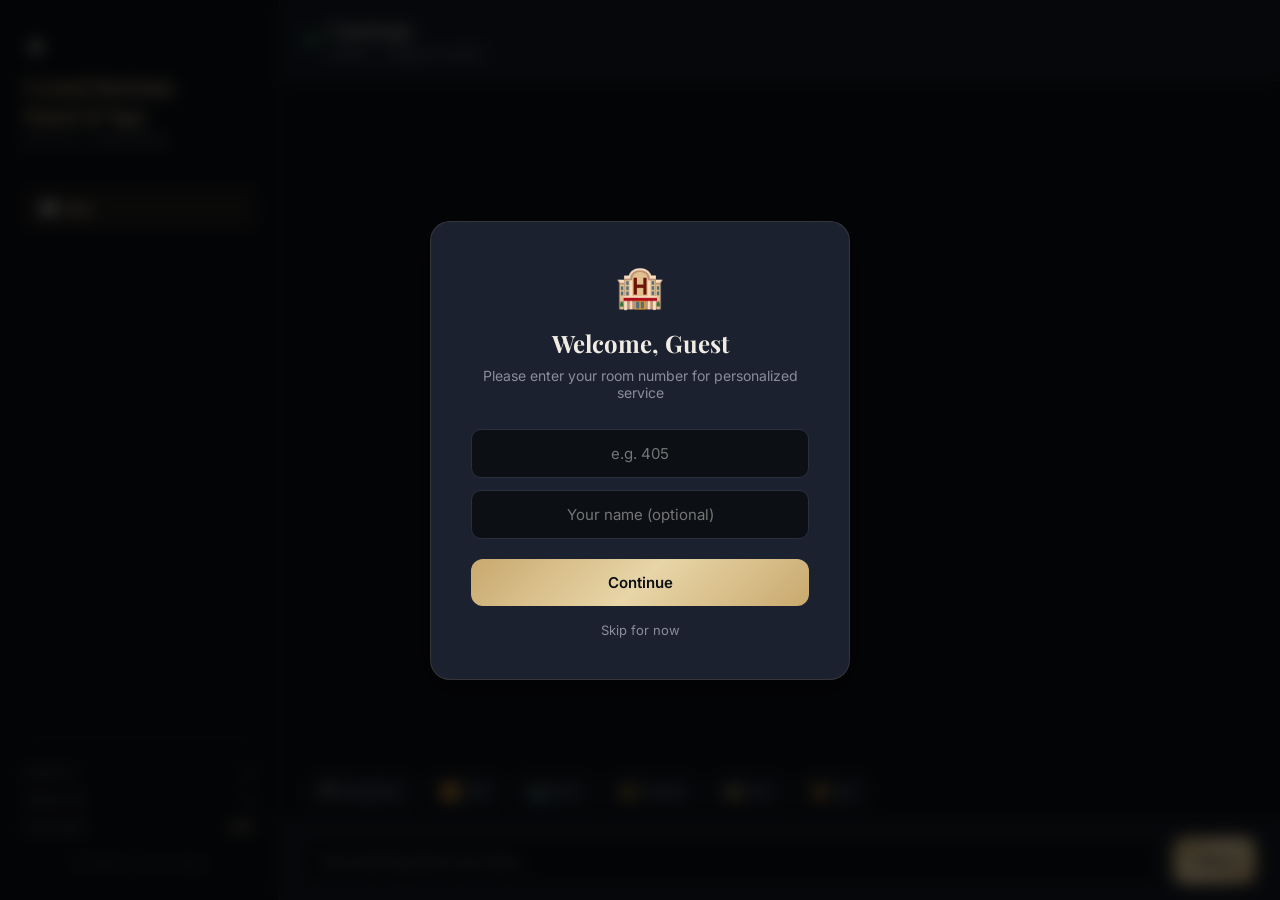
==== frontend/index.html @ 5c7c9a71 "First demo" ====
<!DOCTYPE html>
<html lang="en">
<head>
    <meta charset="UTF-8">
    <meta name="viewport" content="width=device-width, initial-scale=1.0">
    <title>Grand Horizon Hotel — Digital Concierge</title>
    <meta name="description" content="AI-powered digital concierge for Grand Horizon Hotel & Spa. Get instant help with room service, bookings, and hotel information.">
    <link href="https://fonts.googleapis.com/css2?family=Playfair+Display:wght@400;600;700&family=Inter:wght@300;400;500;600&display=swap" rel="stylesheet">
    <style>
        :root {
            --gold: #c9a96e;
            --gold-light: #e8d5a8;
            --dark-bg: #0c0f14;
            --dark-surface: #161a23;
            --dark-card: #1c2130;
            --dark-border: #2a2f3e;
            --text-primary: #f0ece4;
            --text-secondary: #8a8e99;
            --accent-gradient: linear-gradient(135deg, #c9a96e 0%, #e8d5a8 50%, #c9a96e 100%);
            --glass: rgba(28, 33, 48, 0.65);
            --glass-border: rgba(201, 169, 110, 0.15);
            --shadow: 0 8px 32px rgba(0,0,0,0.4);
        }
        * { box-sizing: border-box; margin: 0; padding: 0; }
        body {
            font-family: 'Inter', sans-serif;
            background: var(--dark-bg);
            color: var(--text-primary);
            height: 100vh; display: flex; overflow: hidden;
        }

        /* ── SIDEBAR ── */
        .sidebar {
            width: 280px; padding: 30px 24px;
            background: linear-gradient(180deg, rgba(12,15,20,0.95), rgba(12,15,20,0.85)),
                url('https://images.unsplash.com/photo-1566073771259-6a8506099945?q=80&w=800&auto=format&fit=crop');
            background-size: cover; background-position: center;
            display: flex; flex-direction: column; justify-content: space-between;
            border-right: 1px solid var(--dark-border);
            flex-shrink: 0;
        }
        .brand { margin-bottom: 40px; }
        .brand-icon { font-size: 28px; margin-bottom: 8px; display: block; }
        .brand h1 {
            font-family: 'Playfair Display', serif; font-size: 22px; font-weight: 600;
            background: var(--accent-gradient); -webkit-background-clip: text; -webkit-text-fill-color: transparent;
            line-height: 1.3;
        }
        .brand p { font-size: 12px; color: var(--text-secondary); margin-top: 4px; letter-spacing: 1.5px; text-transform: uppercase; }
        .nav-item {
            padding: 12px 16px; margin: 4px 0; border-radius: 10px; cursor: pointer;
            font-size: 14px; font-weight: 500; transition: all 0.2s; display: flex; align-items: center; gap: 10px;
            color: var(--text-secondary);
        }
        .nav-item:hover, .nav-item.active { background: rgba(201,169,110,0.1); color: var(--gold-light); }
        .sidebar-info { border-top: 1px solid var(--dark-border); padding-top: 20px; }
        .sidebar-info .info-row { display: flex; justify-content: space-between; font-size: 12px; padding: 6px 0; color: var(--text-secondary); }
        .sidebar-info .info-row span:last-child { color: var(--gold-light); font-weight: 500; }
        .sidebar-footer { font-size: 11px; color: var(--text-secondary); text-align: center; margin-top: 16px; opacity: 0.6; }

        /* ── MAIN ── */
        .main { flex: 1; display: flex; flex-direction: column; background: var(--dark-bg); position: relative; }

        /* ── HEADER ── */
        .header {
            padding: 18px 28px; display: flex; align-items: center; justify-content: space-between;
            background: var(--dark-surface); border-bottom: 1px solid var(--dark-border);
        }
        .header-left { display: flex; align-items: center; gap: 12px; }
        .header-left .status-dot { width: 8px; height: 8px; border-radius: 50%; background: #4ade80; animation: pulse 2s infinite; }
        .header-left h2 { font-family: 'Playfair Display', serif; font-size: 18px; font-weight: 600; }
        .header-left span { font-size: 13px; color: var(--text-secondary); }
        .room-badge {
            background: rgba(201,169,110,0.15); border: 1px solid var(--glass-border);
            padding: 6px 14px; border-radius: 20px; font-size: 12px; color: var(--gold-light); font-weight: 500;
        }
        .hamburger { display: none; background: none; border: none; color: var(--text-primary); font-size: 22px; cursor: pointer; }

        /* ── CHAT ── */
        #chat-box {
            flex: 1; padding: 24px; overflow-y: auto; display: flex; flex-direction: column; gap: 16px;
            scroll-behavior: smooth;
        }
        #chat-box::-webkit-scrollbar { width: 6px; }
        #chat-box::-webkit-scrollbar-thumb { background: var(--dark-border); border-radius: 10px; }

        .msg {
            max-width: 72%; padding: 14px 18px; border-radius: 18px; line-height: 1.65;
            font-size: 14px; animation: msgIn 0.3s ease; white-space: pre-wrap; word-wrap: break-word;
        }
        .msg.user {
            background: linear-gradient(135deg, #c9a96e, #b8944e); color: #0c0f14;
            margin-left: auto; border-bottom-right-radius: 4px; font-weight: 500;
        }
        .msg.bot {
            background: var(--dark-card); color: var(--text-primary);
            border: 1px solid var(--dark-border); border-bottom-left-radius: 4px;
        }
        .msg.bot .service-badge {
            display: inline-block; margin-top: 8px; padding: 3px 10px; border-radius: 12px;
            font-size: 11px; background: rgba(74,222,128,0.15); color: #4ade80; font-weight: 600;
        }

        /* TYPING */
        .typing-indicator {
            display: none; align-items: center; gap: 4px; padding: 14px 18px;
            background: var(--dark-card); border: 1px solid var(--dark-border);
            border-radius: 18px; border-bottom-left-radius: 4px; max-width: 80px;
        }
        .typing-indicator.visible { display: flex; }
        .typing-dot {
            width: 7px; height: 7px; border-radius: 50%; background: var(--gold);
            animation: typingBounce 1.4s infinite ease-in-out;
        }
        .typing-dot:nth-child(2) { animation-delay: 0.2s; }
        .typing-dot:nth-child(3) { animation-delay: 0.4s; }

        /* ── QUICK ACTIONS ── */
        .quick-actions { padding: 0 24px 12px; display: flex; gap: 8px; flex-wrap: wrap; }
        .quick-btn {
            padding: 8px 16px; border: 1px solid var(--dark-border); border-radius: 20px;
            background: var(--dark-surface); color: var(--text-secondary); font-size: 13px;
            cursor: pointer; transition: all 0.2s; font-family: 'Inter', sans-serif;
        }
        .quick-btn:hover { border-color: var(--gold); color: var(--gold-light); background: rgba(201,169,110,0.08); }

        /* ── INPUT ── */
        .input-area {
            display: flex; padding: 16px 24px; gap: 12px;
            background: var(--dark-surface); border-top: 1px solid var(--dark-border);
        }
        #user-input {
            flex: 1; padding: 14px 18px; border-radius: 12px; border: 1px solid var(--dark-border);
            background: var(--dark-bg); color: var(--text-primary); font-size: 14px;
            font-family: 'Inter', sans-serif; outline: none; transition: border-color 0.2s;
        }
        #user-input:focus { border-color: var(--gold); }
        #user-input::placeholder { color: var(--text-secondary); }
        .send-btn {
            padding: 14px 24px; border: none; border-radius: 12px; cursor: pointer;
            font-size: 14px; font-weight: 600; font-family: 'Inter', sans-serif;
            background: var(--accent-gradient); color: #0c0f14; transition: all 0.2s;
        }
        .send-btn:hover { transform: translateY(-1px); box-shadow: 0 4px 16px rgba(201,169,110,0.3); }
        .send-btn:disabled { opacity: 0.5; cursor: not-allowed; transform: none; box-shadow: none; }

        /* ── ROOM MODAL ── */
        .modal-overlay {
            position: fixed; inset: 0; background: rgba(0,0,0,0.7); backdrop-filter: blur(8px);
            display: flex; align-items: center; justify-content: center; z-index: 9999;
            animation: fadeIn 0.3s ease;
        }
        .modal-overlay.hidden { display: none; }
        .modal {
            background: var(--dark-card); border: 1px solid var(--glass-border);
            border-radius: 20px; padding: 40px; max-width: 420px; width: 90%;
            box-shadow: var(--shadow); text-align: center;
        }
        .modal h2 { font-family: 'Playfair Display', serif; font-size: 24px; margin-bottom: 8px; }
        .modal p { color: var(--text-secondary); font-size: 14px; margin-bottom: 28px; }
        .modal input {
            width: 100%; padding: 14px; border-radius: 10px; border: 1px solid var(--dark-border);
            background: var(--dark-bg); color: var(--text-primary); font-size: 15px;
            text-align: center; font-family: 'Inter', sans-serif; outline: none; margin-bottom: 12px;
        }
        .modal input:focus { border-color: var(--gold); }
        .modal .modal-btn {
            width: 100%; padding: 14px; border: none; border-radius: 12px;
            background: var(--accent-gradient); color: #0c0f14; font-size: 15px;
            font-weight: 600; cursor: pointer; font-family: 'Inter', sans-serif; margin-top: 8px;
        }
        .modal .skip-btn {
            background: none; border: none; color: var(--text-secondary); font-size: 13px;
            cursor: pointer; margin-top: 16px; font-family: 'Inter', sans-serif;
        }
        .modal .skip-btn:hover { color: var(--gold-light); }

        /* ── ANIMATIONS ── */
        @keyframes msgIn { from { opacity:0; transform: translateY(8px); } to { opacity:1; transform: translateY(0); } }
        @keyframes fadeIn { from { opacity:0; } to { opacity:1; } }
        @keyframes pulse { 0%,100% { opacity:1; } 50% { opacity:0.4; } }
        @keyframes typingBounce { 0%,80%,100% { transform: scale(0.6); opacity:0.4; } 40% { transform: scale(1); opacity:1; } }

        /* ── RESPONSIVE ── */
        @media (max-width: 768px) {
            .sidebar { position: fixed; left: -300px; top: 0; bottom: 0; z-index: 1000; transition: left 0.3s; }
            .sidebar.open { left: 0; }
            .hamburger { display: block; }
            .msg { max-width: 88%; }
            .quick-actions { gap: 6px; }
            .quick-btn { font-size: 12px; padding: 7px 12px; }
        }
    </style>
</head>
<body>

<!-- ROOM MODAL -->
<div class="modal-overlay" id="room-modal">
    <div class="modal">
        <div style="font-size:40px;margin-bottom:16px;">🏨</div>
        <h2>Welcome, Guest</h2>
        <p>Please enter your room number for personalized service</p>
        <input type="text" id="room-input" placeholder="e.g. 405" maxlength="10" autocomplete="off">
        <input type="text" id="name-input" placeholder="Your name (optional)" maxlength="50" autocomplete="off">
        <button class="modal-btn" onclick="startSession()">Continue</button>
        <button class="skip-btn" onclick="startSession()">Skip for now</button>
    </div>
</div>

<!-- SIDEBAR -->
<div class="sidebar" id="sidebar">
    <div>
        <div class="brand">
            <span class="brand-icon">✦</span>
            <h1 id="sidebar-hotel-name">Grand Horizon<br>Hotel & Spa</h1>
            <p id="sidebar-tagline">Digital Concierge</p>
        </div>
        <div class="nav-item active">💬 Chat</div>
    </div>
    <div>
        <div class="sidebar-info" id="sidebar-info">
            <div class="info-row"><span>Check-in</span><span id="info-checkin">—</span></div>
            <div class="info-row"><span>Check-out</span><span id="info-checkout">—</span></div>
            <div class="info-row"><span>Front Desk</span><span>24/7</span></div>
        </div>
        <div class="sidebar-footer">Powered by AI Concierge</div>
    </div>
</div>

<!-- MAIN -->
<div class="main">
    <div class="header">
        <div class="header-left">
            <button class="hamburger" onclick="document.getElementById('sidebar').classList.toggle('open')">☰</button>
            <div class="status-dot"></div>
            <div>
                <h2>Concierge</h2>
                <span>Online — Ready to assist</span>
            </div>
        </div>
        <div class="room-badge" id="room-badge" style="display:none;">Room —</div>
    </div>

    <div id="chat-box">
        <div class="typing-indicator" id="typing"><div class="typing-dot"></div><div class="typing-dot"></div><div class="typing-dot"></div></div>
    </div>

    <div class="quick-actions" id="quick-actions">
        <button class="quick-btn" onclick="quickSend('What time is breakfast?')">🍳 Breakfast</button>
        <button class="quick-btn" onclick="quickSend('What is the WiFi password?')">📶 WiFi</button>
        <button class="quick-btn" onclick="quickSend('What are the pool timings?')">🏊 Pool</button>
        <button class="quick-btn" onclick="quickSend('I need fresh towels')">🛎️ Towels</button>
        <button class="quick-btn" onclick="quickSend('Book a taxi for me')">🚖 Taxi</button>
        <button class="quick-btn" onclick="quickSend('Tell me about the spa')">💆 Spa</button>
    </div>

    <div class="input-area">
        <input id="user-input" placeholder="Ask anything about your stay..." autocomplete="off">
        <button class="send-btn" id="send-btn" onclick="sendMessage()">Send</button>
    </div>
</div>

<script>
const API = window.location.origin;
let sessionId = "";
let roomNumber = "";
let guestName = "";
let isSending = false;

// ── Session ──
async function startSession() {
    roomNumber = document.getElementById("room-input").value.trim();
    guestName = document.getElementById("name-input").value.trim();
    document.getElementById("room-modal").classList.add("hidden");

    if (roomNumber) {
        document.getElementById("room-badge").style.display = "block";
        document.getElementById("room-badge").textContent = "Room " + roomNumber;
    }

    try {
        const res = await fetch(API + "/session", {
            method: "POST",
            headers: { "Content-Type": "application/json" },
            body: JSON.stringify({ room_number: roomNumber, guest_name: guestName })
        });
        const data = await res.json();
        sessionId = data.session_id;
    } catch (e) { console.error("Session error:", e); }

    const greeting = guestName ? `Welcome, ${guestName}!` : "Welcome to our hotel!";
    addMessage(`✦ ${greeting}\n\nI'm your digital concierge. I can help you with:\n\n• Restaurant hours & menus\n• Room service & housekeeping\n• Spa, pool & gym information\n• Taxi & transport bookings\n• WiFi, check-in/out & hotel policies\n\nHow may I assist you today?`, "bot");
}

// ── Messages ──
function addMessage(text, type, serviceTag) {
    const chatBox = document.getElementById("chat-box");
    const typing = document.getElementById("typing");
    const div = document.createElement("div");
    div.classList.add("msg", type);
    div.textContent = text;
    if (serviceTag) {
        const badge = document.createElement("div");
        badge.className = "service-badge";
        badge.textContent = "✓ " + serviceTag + " request logged";
        div.appendChild(badge);
    }
    chatBox.insertBefore(div, typing);
    chatBox.scrollTop = chatBox.scrollHeight;
}

function showTyping(show) {
    document.getElementById("typing").classList.toggle("visible", show);
    if (show) {
        const chatBox = document.getElementById("chat-box");
        chatBox.scrollTop = chatBox.scrollHeight;
    }
}

async function sendMessage() {
    if (isSending) return;
    const input = document.getElementById("user-input");
    const msg = input.value.trim();
    if (!msg) return;

    addMessage(msg, "user");
    input.value = "";
    isSending = true;
    document.getElementById("send-btn").disabled = true;
    showTyping(true);

    try {
        const res = await fetch(API + "/chat", {
            method: "POST",
            headers: { "Content-Type": "application/json" },
            body: JSON.stringify({ message: msg, session_id: sessionId, room_number: roomNumber })
        });
        const data = await res.json();
        showTyping(false);
        addMessage(data.reply, "bot", data.service_request);
    } catch (err) {
        showTyping(false);
        addMessage("I apologize — I'm having trouble connecting. Please contact the front desk for assistance.", "bot");
        console.error(err);
    } finally {
        isSending = false;
        document.getElementById("send-btn").disabled = false;
        input.focus();
    }
}

function quickSend(text) {
    document.getElementById("user-input").value = text;
    sendMessage();
}

// ── Keyboard ──
document.getElementById("user-input").addEventListener("keydown", function(e) {
    if (e.key === "Enter") { e.preventDefault(); sendMessage(); }
});

// ── Load hotel info into sidebar ──
async function loadHotelInfo() {
    try {
        const res = await fetch(API + "/knowledge/public");
        const data = await res.json();
        if (data.hotel_name) {
            document.getElementById("sidebar-hotel-name").innerHTML = data.hotel_name.replace("&", "&amp;");
            document.title = data.hotel_name + " — Digital Concierge";
        }
        if (data.check_in_time) document.getElementById("info-checkin").textContent = data.check_in_time;
        if (data.check_out_time) document.getElementById("info-checkout").textContent = data.check_out_time;
    } catch (e) { console.log("Could not load hotel info"); }
}

window.onload = loadHotelInfo;
</script>
</body>
</html>
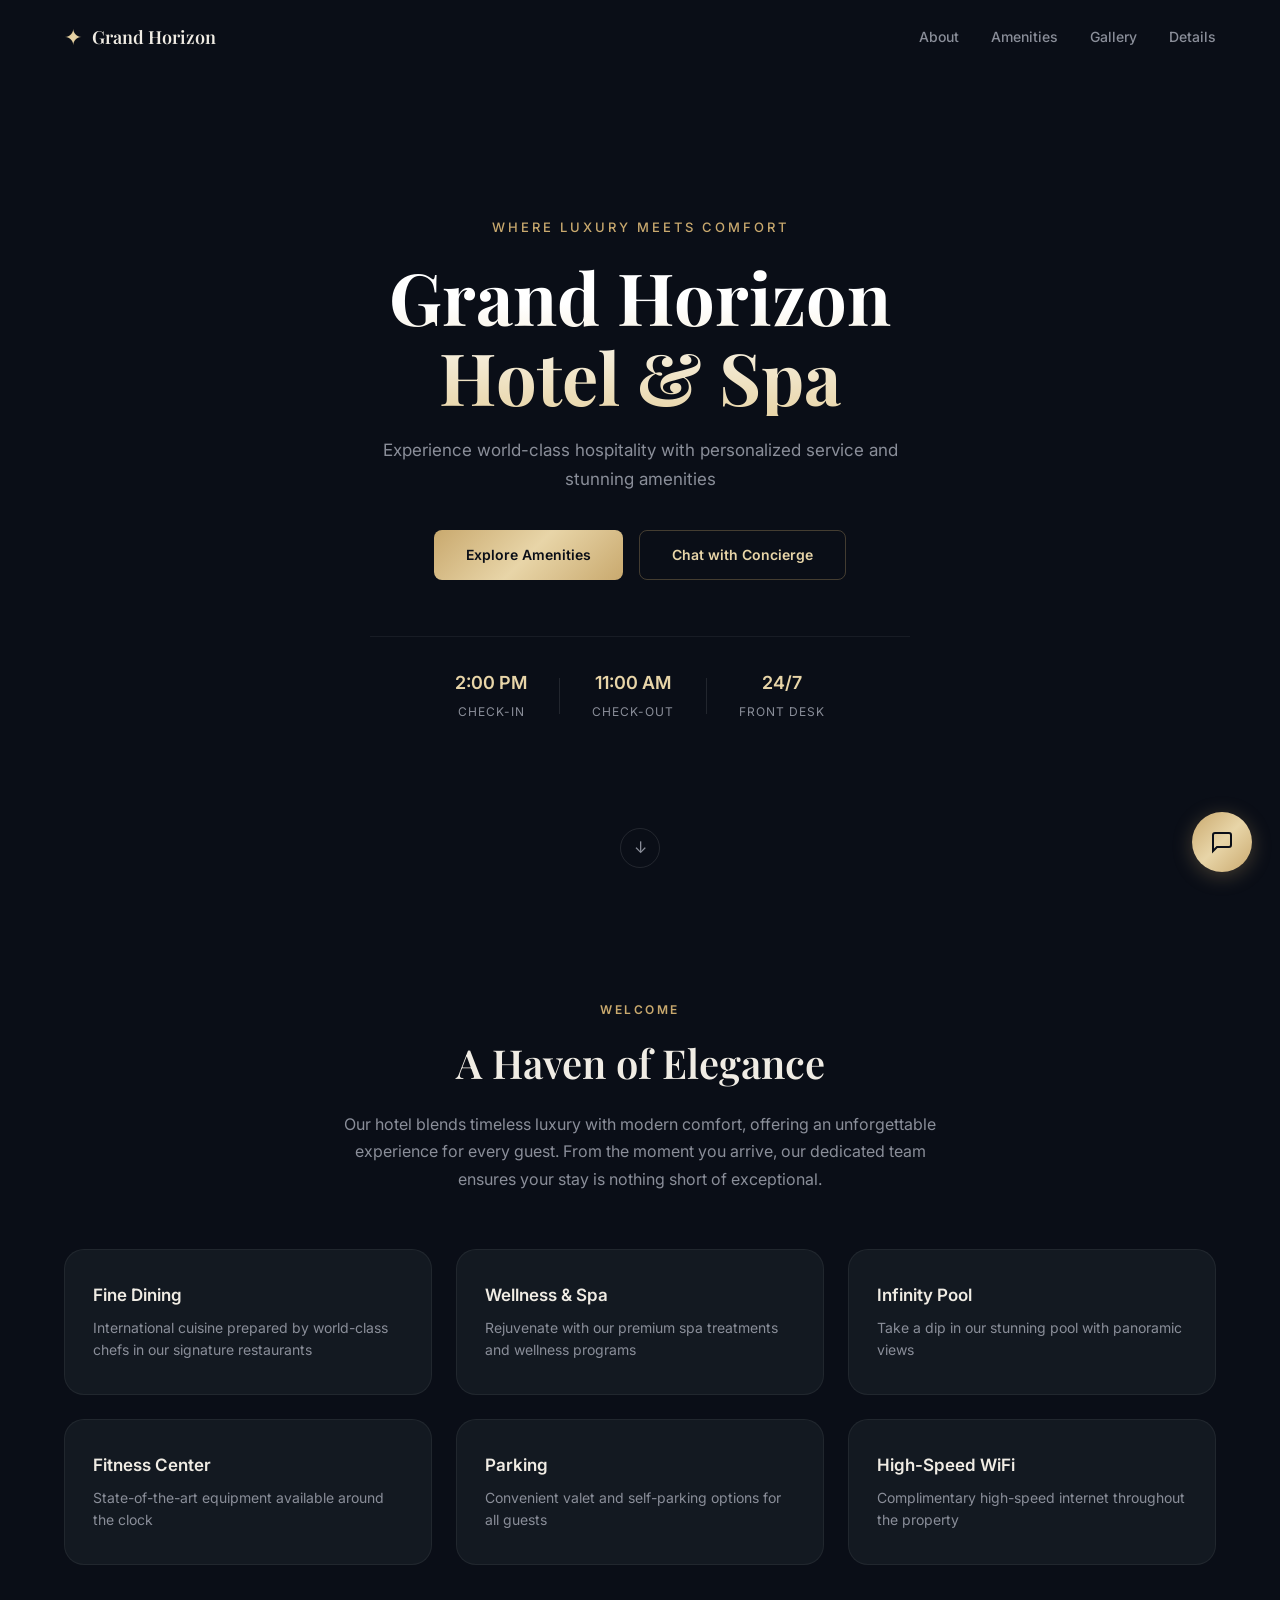
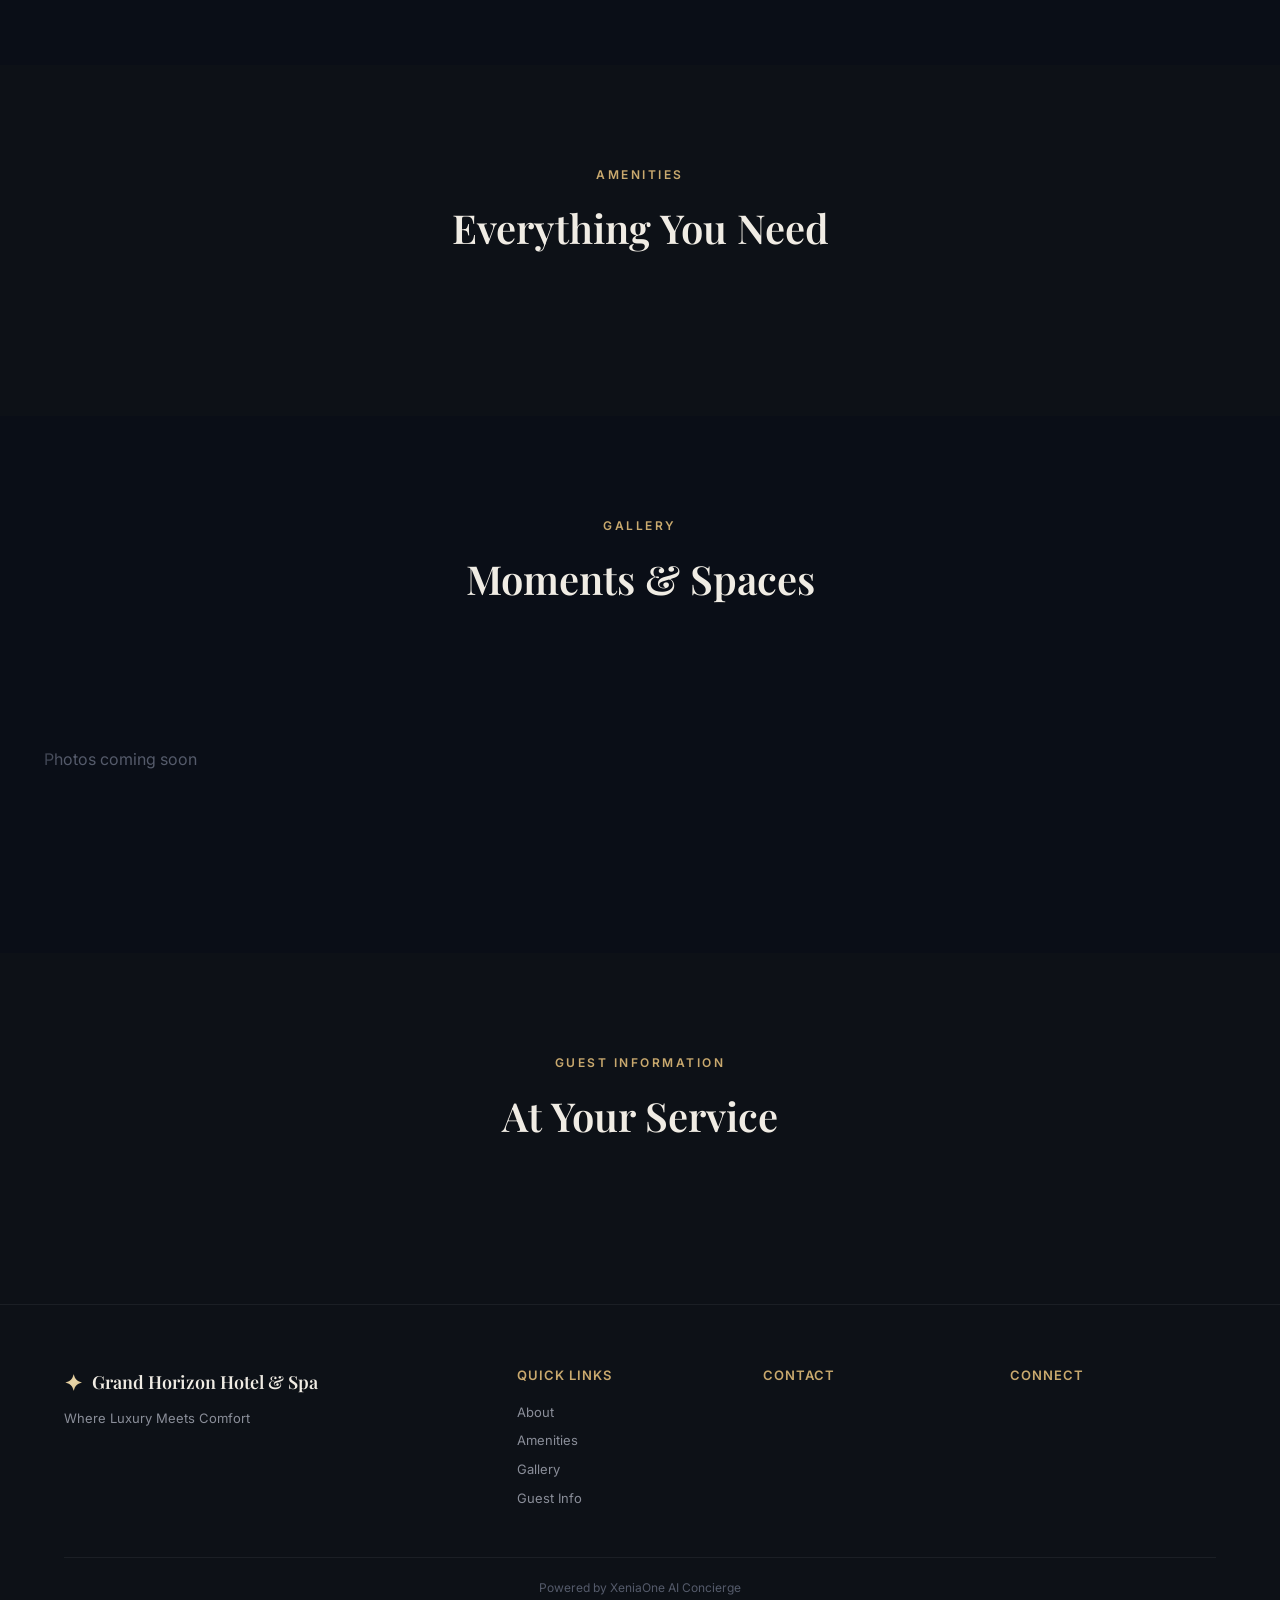
==== commit 72c75d75: "Demo 2.0" ====
--- a/frontend/index.html
+++ b/frontend/index.html
@@ -3,260 +3,229 @@
 <head>
     <meta charset="UTF-8">
     <meta name="viewport" content="width=device-width, initial-scale=1.0">
-    <title>Grand Horizon Hotel — Digital Concierge</title>
-    <meta name="description" content="AI-powered digital concierge for Grand Horizon Hotel & Spa. Get instant help with room service, bookings, and hotel information.">
-    <link href="https://fonts.googleapis.com/css2?family=Playfair+Display:wght@400;600;700&family=Inter:wght@300;400;500;600&display=swap" rel="stylesheet">
-    <style>
-        :root {
-            --gold: #c9a96e;
-            --gold-light: #e8d5a8;
-            --dark-bg: #0c0f14;
-            --dark-surface: #161a23;
-            --dark-card: #1c2130;
-            --dark-border: #2a2f3e;
-            --text-primary: #f0ece4;
-            --text-secondary: #8a8e99;
-            --accent-gradient: linear-gradient(135deg, #c9a96e 0%, #e8d5a8 50%, #c9a96e 100%);
-            --glass: rgba(28, 33, 48, 0.65);
-            --glass-border: rgba(201, 169, 110, 0.15);
-            --shadow: 0 8px 32px rgba(0,0,0,0.4);
-        }
-        * { box-sizing: border-box; margin: 0; padding: 0; }
-        body {
-            font-family: 'Inter', sans-serif;
-            background: var(--dark-bg);
-            color: var(--text-primary);
-            height: 100vh; display: flex; overflow: hidden;
-        }
-
-        /* ── SIDEBAR ── */
-        .sidebar {
-            width: 280px; padding: 30px 24px;
-            background: linear-gradient(180deg, rgba(12,15,20,0.95), rgba(12,15,20,0.85)),
-                url('https://images.unsplash.com/photo-1566073771259-6a8506099945?q=80&w=800&auto=format&fit=crop');
-            background-size: cover; background-position: center;
-            display: flex; flex-direction: column; justify-content: space-between;
-            border-right: 1px solid var(--dark-border);
-            flex-shrink: 0;
-        }
-        .brand { margin-bottom: 40px; }
-        .brand-icon { font-size: 28px; margin-bottom: 8px; display: block; }
-        .brand h1 {
-            font-family: 'Playfair Display', serif; font-size: 22px; font-weight: 600;
-            background: var(--accent-gradient); -webkit-background-clip: text; -webkit-text-fill-color: transparent;
-            line-height: 1.3;
-        }
-        .brand p { font-size: 12px; color: var(--text-secondary); margin-top: 4px; letter-spacing: 1.5px; text-transform: uppercase; }
-        .nav-item {
-            padding: 12px 16px; margin: 4px 0; border-radius: 10px; cursor: pointer;
-            font-size: 14px; font-weight: 500; transition: all 0.2s; display: flex; align-items: center; gap: 10px;
-            color: var(--text-secondary);
-        }
-        .nav-item:hover, .nav-item.active { background: rgba(201,169,110,0.1); color: var(--gold-light); }
-        .sidebar-info { border-top: 1px solid var(--dark-border); padding-top: 20px; }
-        .sidebar-info .info-row { display: flex; justify-content: space-between; font-size: 12px; padding: 6px 0; color: var(--text-secondary); }
-        .sidebar-info .info-row span:last-child { color: var(--gold-light); font-weight: 500; }
-        .sidebar-footer { font-size: 11px; color: var(--text-secondary); text-align: center; margin-top: 16px; opacity: 0.6; }
-
-        /* ── MAIN ── */
-        .main { flex: 1; display: flex; flex-direction: column; background: var(--dark-bg); position: relative; }
-
-        /* ── HEADER ── */
-        .header {
-            padding: 18px 28px; display: flex; align-items: center; justify-content: space-between;
-            background: var(--dark-surface); border-bottom: 1px solid var(--dark-border);
-        }
-        .header-left { display: flex; align-items: center; gap: 12px; }
-        .header-left .status-dot { width: 8px; height: 8px; border-radius: 50%; background: #4ade80; animation: pulse 2s infinite; }
-        .header-left h2 { font-family: 'Playfair Display', serif; font-size: 18px; font-weight: 600; }
-        .header-left span { font-size: 13px; color: var(--text-secondary); }
-        .room-badge {
-            background: rgba(201,169,110,0.15); border: 1px solid var(--glass-border);
-            padding: 6px 14px; border-radius: 20px; font-size: 12px; color: var(--gold-light); font-weight: 500;
-        }
-        .hamburger { display: none; background: none; border: none; color: var(--text-primary); font-size: 22px; cursor: pointer; }
-
-        /* ── CHAT ── */
-        #chat-box {
-            flex: 1; padding: 24px; overflow-y: auto; display: flex; flex-direction: column; gap: 16px;
-            scroll-behavior: smooth;
-        }
-        #chat-box::-webkit-scrollbar { width: 6px; }
-        #chat-box::-webkit-scrollbar-thumb { background: var(--dark-border); border-radius: 10px; }
-
-        .msg {
-            max-width: 72%; padding: 14px 18px; border-radius: 18px; line-height: 1.65;
-            font-size: 14px; animation: msgIn 0.3s ease; white-space: pre-wrap; word-wrap: break-word;
-        }
-        .msg.user {
-            background: linear-gradient(135deg, #c9a96e, #b8944e); color: #0c0f14;
-            margin-left: auto; border-bottom-right-radius: 4px; font-weight: 500;
-        }
-        .msg.bot {
-            background: var(--dark-card); color: var(--text-primary);
-            border: 1px solid var(--dark-border); border-bottom-left-radius: 4px;
-        }
-        .msg.bot .service-badge {
-            display: inline-block; margin-top: 8px; padding: 3px 10px; border-radius: 12px;
-            font-size: 11px; background: rgba(74,222,128,0.15); color: #4ade80; font-weight: 600;
-        }
-
-        /* TYPING */
-        .typing-indicator {
-            display: none; align-items: center; gap: 4px; padding: 14px 18px;
-            background: var(--dark-card); border: 1px solid var(--dark-border);
-            border-radius: 18px; border-bottom-left-radius: 4px; max-width: 80px;
-        }
-        .typing-indicator.visible { display: flex; }
-        .typing-dot {
-            width: 7px; height: 7px; border-radius: 50%; background: var(--gold);
-            animation: typingBounce 1.4s infinite ease-in-out;
-        }
-        .typing-dot:nth-child(2) { animation-delay: 0.2s; }
-        .typing-dot:nth-child(3) { animation-delay: 0.4s; }
-
-        /* ── QUICK ACTIONS ── */
-        .quick-actions { padding: 0 24px 12px; display: flex; gap: 8px; flex-wrap: wrap; }
-        .quick-btn {
-            padding: 8px 16px; border: 1px solid var(--dark-border); border-radius: 20px;
-            background: var(--dark-surface); color: var(--text-secondary); font-size: 13px;
-            cursor: pointer; transition: all 0.2s; font-family: 'Inter', sans-serif;
-        }
-        .quick-btn:hover { border-color: var(--gold); color: var(--gold-light); background: rgba(201,169,110,0.08); }
-
-        /* ── INPUT ── */
-        .input-area {
-            display: flex; padding: 16px 24px; gap: 12px;
-            background: var(--dark-surface); border-top: 1px solid var(--dark-border);
-        }
-        #user-input {
-            flex: 1; padding: 14px 18px; border-radius: 12px; border: 1px solid var(--dark-border);
-            background: var(--dark-bg); color: var(--text-primary); font-size: 14px;
-            font-family: 'Inter', sans-serif; outline: none; transition: border-color 0.2s;
-        }
-        #user-input:focus { border-color: var(--gold); }
-        #user-input::placeholder { color: var(--text-secondary); }
-        .send-btn {
-            padding: 14px 24px; border: none; border-radius: 12px; cursor: pointer;
-            font-size: 14px; font-weight: 600; font-family: 'Inter', sans-serif;
-            background: var(--accent-gradient); color: #0c0f14; transition: all 0.2s;
-        }
-        .send-btn:hover { transform: translateY(-1px); box-shadow: 0 4px 16px rgba(201,169,110,0.3); }
-        .send-btn:disabled { opacity: 0.5; cursor: not-allowed; transform: none; box-shadow: none; }
-
-        /* ── ROOM MODAL ── */
-        .modal-overlay {
-            position: fixed; inset: 0; background: rgba(0,0,0,0.7); backdrop-filter: blur(8px);
-            display: flex; align-items: center; justify-content: center; z-index: 9999;
-            animation: fadeIn 0.3s ease;
-        }
-        .modal-overlay.hidden { display: none; }
-        .modal {
-            background: var(--dark-card); border: 1px solid var(--glass-border);
-            border-radius: 20px; padding: 40px; max-width: 420px; width: 90%;
-            box-shadow: var(--shadow); text-align: center;
-        }
-        .modal h2 { font-family: 'Playfair Display', serif; font-size: 24px; margin-bottom: 8px; }
-        .modal p { color: var(--text-secondary); font-size: 14px; margin-bottom: 28px; }
-        .modal input {
-            width: 100%; padding: 14px; border-radius: 10px; border: 1px solid var(--dark-border);
-            background: var(--dark-bg); color: var(--text-primary); font-size: 15px;
-            text-align: center; font-family: 'Inter', sans-serif; outline: none; margin-bottom: 12px;
-        }
-        .modal input:focus { border-color: var(--gold); }
-        .modal .modal-btn {
-            width: 100%; padding: 14px; border: none; border-radius: 12px;
-            background: var(--accent-gradient); color: #0c0f14; font-size: 15px;
-            font-weight: 600; cursor: pointer; font-family: 'Inter', sans-serif; margin-top: 8px;
-        }
-        .modal .skip-btn {
-            background: none; border: none; color: var(--text-secondary); font-size: 13px;
-            cursor: pointer; margin-top: 16px; font-family: 'Inter', sans-serif;
-        }
-        .modal .skip-btn:hover { color: var(--gold-light); }
-
-        /* ── ANIMATIONS ── */
-        @keyframes msgIn { from { opacity:0; transform: translateY(8px); } to { opacity:1; transform: translateY(0); } }
-        @keyframes fadeIn { from { opacity:0; } to { opacity:1; } }
-        @keyframes pulse { 0%,100% { opacity:1; } 50% { opacity:0.4; } }
-        @keyframes typingBounce { 0%,80%,100% { transform: scale(0.6); opacity:0.4; } 40% { transform: scale(1); opacity:1; } }
-
-        /* ── RESPONSIVE ── */
-        @media (max-width: 768px) {
-            .sidebar { position: fixed; left: -300px; top: 0; bottom: 0; z-index: 1000; transition: left 0.3s; }
-            .sidebar.open { left: 0; }
-            .hamburger { display: block; }
-            .msg { max-width: 88%; }
-            .quick-actions { gap: 6px; }
-            .quick-btn { font-size: 12px; padding: 7px 12px; }
-        }
-    </style>
+    <title>Grand Horizon Hotel & Spa</title>
+    <meta name="description" content="Experience luxury at Grand Horizon Hotel & Spa. World-class amenities, fine dining, and personalized service.">
+    <link href="https://fonts.googleapis.com/css2?family=Playfair+Display:wght@400;500;600;700&family=Inter:wght@300;400;500;600&display=swap" rel="stylesheet">
+    <link rel="stylesheet" href="style.css">
 </head>
 <body>
 
-<!-- ROOM MODAL -->
-<div class="modal-overlay" id="room-modal">
-    <div class="modal">
-        <div style="font-size:40px;margin-bottom:16px;">🏨</div>
-        <h2>Welcome, Guest</h2>
+<!-- NAVIGATION -->
+<nav class="nav" id="main-nav">
+    <div class="nav-inner">
+        <a href="#" class="nav-brand">
+            <span class="nav-logo">&#10022;</span>
+            <span class="nav-name" id="nav-hotel-name">Grand Horizon</span>
+        </a>
+        <div class="nav-links" id="nav-links">
+            <a href="#about">About</a>
+            <a href="#amenities">Amenities</a>
+            <a href="#gallery">Gallery</a>
+            <a href="#info">Details</a>
+        </div>
+        <button class="nav-toggle" id="nav-toggle" aria-label="Menu">
+            <span></span><span></span><span></span>
+        </button>
+    </div>
+</nav>
+
+<!-- HERO -->
+<section class="hero" id="hero">
+    <div class="hero-bg"></div>
+    <div class="hero-overlay"></div>
+    <div class="hero-content">
+        <p class="hero-tag" id="hero-tagline">Where Luxury Meets Comfort</p>
+        <h1 class="hero-title" id="hero-hotel-name">Grand Horizon<br>Hotel &amp; Spa</h1>
+        <p class="hero-sub">Experience world-class hospitality with personalized service and stunning amenities</p>
+        <div class="hero-actions">
+            <a href="#amenities" class="btn-hero">Explore Amenities</a>
+            <button class="btn-hero-outline" onclick="openChat()">Chat with Concierge</button>
+        </div>
+        <div class="hero-stats" id="hero-stats">
+            <div class="hero-stat"><span class="hero-stat-num" id="h-checkin">2:00 PM</span><span class="hero-stat-label">Check-in</span></div>
+            <div class="hero-stat-divider"></div>
+            <div class="hero-stat"><span class="hero-stat-num" id="h-checkout">11:00 AM</span><span class="hero-stat-label">Check-out</span></div>
+            <div class="hero-stat-divider"></div>
+            <div class="hero-stat"><span class="hero-stat-num">24/7</span><span class="hero-stat-label">Front Desk</span></div>
+        </div>
+    </div>
+    <div class="hero-scroll">
+        <a href="#about"><span>&darr;</span></a>
+    </div>
+</section>
+
+<!-- ABOUT -->
+<section class="section" id="about">
+    <div class="container">
+        <div class="section-header">
+            <p class="section-tag">Welcome</p>
+            <h2 class="section-title">A Haven of Elegance</h2>
+            <p class="section-desc">Our hotel blends timeless luxury with modern comfort, offering an unforgettable experience for every guest. From the moment you arrive, our dedicated team ensures your stay is nothing short of exceptional.</p>
+        </div>
+        <div class="features-grid">
+            <div class="feature-card">
+                <h3>Fine Dining</h3>
+                <p id="feat-dining">International cuisine prepared by world-class chefs in our signature restaurants</p>
+            </div>
+            <div class="feature-card">
+                <h3>Wellness &amp; Spa</h3>
+                <p id="feat-spa">Rejuvenate with our premium spa treatments and wellness programs</p>
+            </div>
+            <div class="feature-card">
+                <h3>Infinity Pool</h3>
+                <p id="feat-pool">Take a dip in our stunning pool with panoramic views</p>
+            </div>
+            <div class="feature-card">
+                <h3>Fitness Center</h3>
+                <p id="feat-gym">State-of-the-art equipment available around the clock</p>
+            </div>
+            <div class="feature-card">
+                <h3>Parking</h3>
+                <p id="feat-parking">Convenient valet and self-parking options for all guests</p>
+            </div>
+            <div class="feature-card">
+                <h3>High-Speed WiFi</h3>
+                <p id="feat-wifi">Complimentary high-speed internet throughout the property</p>
+            </div>
+        </div>
+    </div>
+</section>
+
+<!-- DINING -->
+<section class="section" id="dining" style="display:none;">
+    <div class="container">
+        <div class="section-header">
+            <p class="section-tag">Culinary</p>
+            <h2 class="section-title">Exceptional Dining</h2>
+        </div>
+        <div class="dining-grid" id="dining-grid"></div>
+    </div>
+</section>
+
+<!-- AMENITIES -->
+<section class="section section-dark" id="amenities">
+    <div class="container">
+        <div class="section-header">
+            <p class="section-tag">Amenities</p>
+            <h2 class="section-title">Everything You Need</h2>
+        </div>
+        <div class="amenities-grid" id="amenities-grid"></div>
+    </div>
+</section>
+
+<!-- GALLERY -->
+<section class="section" id="gallery">
+    <div class="container">
+        <div class="section-header">
+            <p class="section-tag">Gallery</p>
+            <h2 class="section-title">Moments &amp; Spaces</h2>
+        </div>
+    </div>
+    <div class="gallery-track-wrap">
+        <div class="gallery-track" id="gallery-track">
+            <div class="gallery-placeholder" id="gallery-placeholder">
+                <p>Photos coming soon</p>
+            </div>
+        </div>
+    </div>
+</section>
+
+<!-- INFO -->
+<section class="section section-dark" id="info">
+    <div class="container">
+        <div class="section-header">
+            <p class="section-tag">Guest Information</p>
+            <h2 class="section-title">At Your Service</h2>
+        </div>
+        <div class="info-grid" id="info-grid"></div>
+    </div>
+</section>
+
+<!-- FOOTER -->
+<footer class="footer">
+    <div class="container">
+        <div class="footer-top">
+            <div class="footer-col footer-brand-col">
+                <div class="footer-brand">
+                    <span class="nav-logo">&#10022;</span>
+                    <span id="footer-name">Grand Horizon Hotel &amp; Spa</span>
+                </div>
+                <p class="footer-tagline" id="footer-tagline">Where Luxury Meets Comfort</p>
+            </div>
+            <div class="footer-col">
+                <h4>Quick Links</h4>
+                <a href="#about">About</a>
+                <a href="#amenities">Amenities</a>
+                <a href="#gallery">Gallery</a>
+                <a href="#info">Guest Info</a>
+            </div>
+            <div class="footer-col">
+                <h4>Contact</h4>
+                <p id="footer-phone"></p>
+                <p id="footer-availability"></p>
+            </div>
+            <div class="footer-col">
+                <h4>Connect</h4>
+                <div id="footer-social"></div>
+                <div id="footer-website"></div>
+            </div>
+        </div>
+        <div class="footer-bottom">
+            <p class="footer-copy">Powered by XeniaOne AI Concierge</p>
+        </div>
+    </div>
+</footer>
+
+<!-- CHATBOT FAB -->
+<button class="chat-fab" id="chat-fab" onclick="openChat()" aria-label="Open Concierge Chat">
+    <svg class="chat-fab-svg" viewBox="0 0 24 24" fill="none" stroke="currentColor" stroke-width="2"><path d="M21 15a2 2 0 0 1-2 2H7l-4 4V5a2 2 0 0 1 2-2h14a2 2 0 0 1 2 2z"/></svg>
+    <span class="chat-fab-pulse"></span>
+</button>
+
+<!-- CHATBOT OVERLAY -->
+<div class="chat-overlay hidden" id="chat-overlay">
+    <div class="chat-window">
+        <div class="chat-header">
+            <div class="chat-header-left">
+                <div class="chat-avatar">&#10022;</div>
+                <div>
+                    <h3 id="chat-title">Concierge</h3>
+                    <span class="chat-status"><span class="status-dot"></span> Online</span>
+                </div>
+            </div>
+            <button class="chat-close" id="chat-close-btn" aria-label="Close chat">&times;</button>
+        </div>
+        <div class="chat-room-bar" id="chat-room-bar">
+            <span id="room-badge-text">No room set</span>
+            <button class="room-change-btn" onclick="showRoomPrompt()">Set Room</button>
+        </div>
+        <div class="chat-messages" id="chat-box">
+            <div class="typing-indicator" id="typing"><div class="typing-dot"></div><div class="typing-dot"></div><div class="typing-dot"></div></div>
+        </div>
+        <div class="chat-quick" id="quick-actions">
+            <button class="quick-btn" onclick="quickSend('What time is breakfast?')">Breakfast</button>
+            <button class="quick-btn" onclick="quickSend('WiFi password?')">WiFi</button>
+            <button class="quick-btn" onclick="quickSend('Pool timings?')">Pool</button>
+            <button class="quick-btn" onclick="quickSend('Tell me about the spa')">Spa</button>
+            <button class="quick-btn" onclick="quickSend('I need fresh towels')">Towels</button>
+            <button class="quick-btn" onclick="quickSend('Book a taxi')">Taxi</button>
+        </div>
+        <div class="chat-input-area">
+            <input id="user-input" placeholder="Ask anything about your stay..." autocomplete="off">
+            <button class="send-btn" id="send-btn" onclick="sendMessage()">&rarr;</button>
+        </div>
+    </div>
+</div>
+
+<!-- ROOM PROMPT MODAL -->
+<div class="modal-overlay hidden" id="room-modal">
+    <div class="modal-card">
+        <h2>Your Room Number</h2>
         <p>Please enter your room number for personalized service</p>
         <input type="text" id="room-input" placeholder="e.g. 405" maxlength="10" autocomplete="off">
         <input type="text" id="name-input" placeholder="Your name (optional)" maxlength="50" autocomplete="off">
-        <button class="modal-btn" onclick="startSession()">Continue</button>
-        <button class="skip-btn" onclick="startSession()">Skip for now</button>
-    </div>
-</div>
-
-<!-- SIDEBAR -->
-<div class="sidebar" id="sidebar">
-    <div>
-        <div class="brand">
-            <span class="brand-icon">✦</span>
-            <h1 id="sidebar-hotel-name">Grand Horizon<br>Hotel & Spa</h1>
-            <p id="sidebar-tagline">Digital Concierge</p>
-        </div>
-        <div class="nav-item active">💬 Chat</div>
-    </div>
-    <div>
-        <div class="sidebar-info" id="sidebar-info">
-            <div class="info-row"><span>Check-in</span><span id="info-checkin">—</span></div>
-            <div class="info-row"><span>Check-out</span><span id="info-checkout">—</span></div>
-            <div class="info-row"><span>Front Desk</span><span>24/7</span></div>
-        </div>
-        <div class="sidebar-footer">Powered by AI Concierge</div>
-    </div>
-</div>
-
-<!-- MAIN -->
-<div class="main">
-    <div class="header">
-        <div class="header-left">
-            <button class="hamburger" onclick="document.getElementById('sidebar').classList.toggle('open')">☰</button>
-            <div class="status-dot"></div>
-            <div>
-                <h2>Concierge</h2>
-                <span>Online — Ready to assist</span>
-            </div>
-        </div>
-        <div class="room-badge" id="room-badge" style="display:none;">Room —</div>
-    </div>
-
-    <div id="chat-box">
-        <div class="typing-indicator" id="typing"><div class="typing-dot"></div><div class="typing-dot"></div><div class="typing-dot"></div></div>
-    </div>
-
-    <div class="quick-actions" id="quick-actions">
-        <button class="quick-btn" onclick="quickSend('What time is breakfast?')">🍳 Breakfast</button>
-        <button class="quick-btn" onclick="quickSend('What is the WiFi password?')">📶 WiFi</button>
-        <button class="quick-btn" onclick="quickSend('What are the pool timings?')">🏊 Pool</button>
-        <button class="quick-btn" onclick="quickSend('I need fresh towels')">🛎️ Towels</button>
-        <button class="quick-btn" onclick="quickSend('Book a taxi for me')">🚖 Taxi</button>
-        <button class="quick-btn" onclick="quickSend('Tell me about the spa')">💆 Spa</button>
-    </div>
-
-    <div class="input-area">
-        <input id="user-input" placeholder="Ask anything about your stay..." autocomplete="off">
-        <button class="send-btn" id="send-btn" onclick="sendMessage()">Send</button>
+        <button class="modal-btn" onclick="confirmRoom()">Continue</button>
+        <button class="modal-skip" onclick="skipRoom()">Skip for now</button>
     </div>
 </div>
 
@@ -266,18 +235,63 @@
 let roomNumber = "";
 let guestName = "";
 let isSending = false;
-
-// ── Session ──
-async function startSession() {
+let chatOpen = false;
+let chatInitialized = false;
+
+// NAV SCROLL
+window.addEventListener("scroll", () => {
+    document.getElementById("main-nav").classList.toggle("scrolled", window.scrollY > 60);
+});
+document.getElementById("nav-toggle").addEventListener("click", () => {
+    document.getElementById("nav-links").classList.toggle("open");
+});
+document.querySelectorAll(".nav-links a").forEach(a => {
+    a.addEventListener("click", () => document.getElementById("nav-links").classList.remove("open"));
+});
+
+// CHAT OPEN / CLOSE
+function openChat() {
+    document.getElementById("chat-overlay").classList.remove("hidden");
+    document.getElementById("chat-fab").classList.add("fab-hidden");
+    chatOpen = true;
+    if (!chatInitialized) {
+        chatInitialized = true;
+        showRoomPrompt();
+    }
+    document.getElementById("user-input").focus();
+}
+function closeChat() {
+    document.getElementById("chat-overlay").classList.add("hidden");
+    document.getElementById("chat-fab").classList.remove("fab-hidden");
+    chatOpen = false;
+}
+document.getElementById("chat-close-btn").addEventListener("click", function(e) {
+    e.preventDefault();
+    e.stopPropagation();
+    closeChat();
+});
+
+// ROOM
+function showRoomPrompt() {
+    document.getElementById("room-modal").classList.remove("hidden");
+}
+function confirmRoom() {
     roomNumber = document.getElementById("room-input").value.trim();
     guestName = document.getElementById("name-input").value.trim();
     document.getElementById("room-modal").classList.add("hidden");
-
-    if (roomNumber) {
-        document.getElementById("room-badge").style.display = "block";
-        document.getElementById("room-badge").textContent = "Room " + roomNumber;
-    }
-
+    updateRoomBadge();
+    initSession();
+}
+function skipRoom() {
+    document.getElementById("room-modal").classList.add("hidden");
+    initSession();
+}
+function updateRoomBadge() {
+    document.getElementById("room-badge-text").textContent = roomNumber ? "Room " + roomNumber : "No room set";
+}
+
+// SESSION
+async function initSession() {
     try {
         const res = await fetch(API + "/session", {
             method: "POST",
@@ -288,11 +302,11 @@
         sessionId = data.session_id;
     } catch (e) { console.error("Session error:", e); }
 
-    const greeting = guestName ? `Welcome, ${guestName}!` : "Welcome to our hotel!";
-    addMessage(`✦ ${greeting}\n\nI'm your digital concierge. I can help you with:\n\n• Restaurant hours & menus\n• Room service & housekeeping\n• Spa, pool & gym information\n• Taxi & transport bookings\n• WiFi, check-in/out & hotel policies\n\nHow may I assist you today?`, "bot");
-}
-
-// ── Messages ──
+    const greeting = guestName ? ("Welcome, " + guestName + "!") : "Welcome!";
+    addMessage(greeting + "\n\nI'm your digital concierge. I can help you with:\n\n- Restaurant hours & menus\n- Room service & housekeeping\n- Spa, pool & gym information\n- Taxi & transport bookings\n- WiFi, check-in/out & policies\n\nHow may I assist you?", "bot");
+}
+
+// MESSAGES
 function addMessage(text, type, serviceTag) {
     const chatBox = document.getElementById("chat-box");
     const typing = document.getElementById("typing");
@@ -302,7 +316,7 @@
     if (serviceTag) {
         const badge = document.createElement("div");
         badge.className = "service-badge";
-        badge.textContent = "✓ " + serviceTag + " request logged";
+        badge.textContent = serviceTag + " request logged";
         div.appendChild(badge);
     }
     chatBox.insertBefore(div, typing);
@@ -311,10 +325,7 @@
 
 function showTyping(show) {
     document.getElementById("typing").classList.toggle("visible", show);
-    if (show) {
-        const chatBox = document.getElementById("chat-box");
-        chatBox.scrollTop = chatBox.scrollHeight;
-    }
+    if (show) document.getElementById("chat-box").scrollTop = document.getElementById("chat-box").scrollHeight;
 }
 
 async function sendMessage() {
@@ -338,10 +349,13 @@
         const data = await res.json();
         showTyping(false);
         addMessage(data.reply, "bot", data.service_request);
+
+        if (data.ask_room && !roomNumber) {
+            showRoomPrompt();
+        }
     } catch (err) {
         showTyping(false);
-        addMessage("I apologize — I'm having trouble connecting. Please contact the front desk for assistance.", "bot");
-        console.error(err);
+        addMessage("I apologize \u2014 connection issue. Please contact the front desk.", "bot");
     } finally {
         isSending = false;
         document.getElementById("send-btn").disabled = false;
@@ -354,26 +368,179 @@
     sendMessage();
 }
 
-// ── Keyboard ──
 document.getElementById("user-input").addEventListener("keydown", function(e) {
     if (e.key === "Enter") { e.preventDefault(); sendMessage(); }
 });
 
-// ── Load hotel info into sidebar ──
-async function loadHotelInfo() {
+// LOAD HOTEL DATA
+async function loadHotelData() {
     try {
         const res = await fetch(API + "/knowledge/public");
-        const data = await res.json();
-        if (data.hotel_name) {
-            document.getElementById("sidebar-hotel-name").innerHTML = data.hotel_name.replace("&", "&amp;");
-            document.title = data.hotel_name + " — Digital Concierge";
+        const d = await res.json();
+
+        if (d.hotel_name) {
+            document.getElementById("hero-hotel-name").innerHTML = d.hotel_name.replace("&", "&amp;").replace(" Hotel", "<br>Hotel");
+            document.getElementById("nav-hotel-name").textContent = d.hotel_name.split(" ")[0] + " " + (d.hotel_name.split(" ")[1] || "");
+            document.getElementById("chat-title").textContent = "Concierge";
+            document.getElementById("footer-name").textContent = d.hotel_name;
+            document.title = d.hotel_name;
         }
-        if (data.check_in_time) document.getElementById("info-checkin").textContent = data.check_in_time;
-        if (data.check_out_time) document.getElementById("info-checkout").textContent = data.check_out_time;
-    } catch (e) { console.log("Could not load hotel info"); }
-}
-
-window.onload = loadHotelInfo;
+        if (d.hotel_tagline) {
+            document.getElementById("hero-tagline").textContent = d.hotel_tagline;
+            document.getElementById("footer-tagline").textContent = d.hotel_tagline;
+        }
+        if (d.check_in_time) document.getElementById("h-checkin").textContent = formatTime(d.check_in_time);
+        if (d.check_out_time) document.getElementById("h-checkout").textContent = formatTime(d.check_out_time);
+
+        // Feature cards
+        const spa = d.spa || {};
+        if (spa.services) document.getElementById("feat-spa").textContent = spa.services;
+        if (spa.hours) document.getElementById("feat-spa").textContent += " \u2014 " + spa.hours;
+        const pool = d.pool || {};
+        if (pool.hours) document.getElementById("feat-pool").textContent = "Open " + pool.hours + (pool.location ? " at " + pool.location : "");
+        const gym = d.gym || {};
+        if (gym.hours) document.getElementById("feat-gym").textContent = gym.hours + (gym.location ? " \u2014 " + gym.location : "");
+        const parking = d.parking || {};
+        if (parking.type) document.getElementById("feat-parking").textContent = parking.type + (parking.rate ? ". " + parking.rate : "");
+        const wifi = d.wifi || {};
+        if (wifi.network) document.getElementById("feat-wifi").textContent = "Network: " + wifi.network;
+
+        buildDining(d);
+        buildAmenities(d);
+        buildInfo(d);
+        buildFooter(d);
+    } catch (e) { console.log("Could not load hotel info", e); }
+}
+
+function formatTime(t) {
+    if (!t) return "";
+    if (t.includes(":") && t.length <= 5) {
+        const [h, m] = t.split(":");
+        const hr = parseInt(h);
+        return (hr > 12 ? hr - 12 : hr) + ":" + m + (hr >= 12 ? " PM" : " AM");
+    }
+    return t;
+}
+
+function buildDining(d) {
+    const section = document.getElementById("dining");
+    const grid = document.getElementById("dining-grid");
+    if (!d.restaurants || d.restaurants.length === 0) {
+        section.style.display = "none";
+        return;
+    }
+    section.style.display = "block";
+    grid.innerHTML = d.restaurants.map(r => `
+        <div class="dining-card animate-in visible" ${r.photo ? `style="background-image: linear-gradient(to bottom, rgba(14,18,27,0.4), rgba(14,18,27,0.9)), url('${r.photo}'); background-size: cover; background-position: center;"` : ''}>
+            <div class="dining-name">${r.name}</div>
+            <div class="dining-cuisine">${r.cuisine}</div>
+            ${r.hours ? `<div class="dining-details"><strong>Hours:</strong> ${r.hours}</div>` : ''}
+            ${r.location ? `<div class="dining-details"><strong>Location:</strong> ${r.location}</div>` : ''}
+            ${r.menu_url ? `<a href="${r.menu_url}" target="_blank" rel="noopener" class="dining-menu-btn">View Menu</a>` : ''}
+        </div>
+    `).join("");
+}
+
+function buildAmenities(d) {
+    const grid = document.getElementById("amenities-grid");
+    const items = [];
+    const b = d.breakfast || {};
+    if (b.time) items.push({ title: "Breakfast", lines: [b.time, b.location, b.type].filter(Boolean), photo: b.photo });
+    const spa = d.spa || {};
+    if (spa.hours) items.push({ title: "Spa & Wellness", lines: [spa.hours, spa.location, spa.services].filter(Boolean), photo: spa.photo });
+    const pool = d.pool || {};
+    if (pool.hours) items.push({ title: "Swimming Pool", lines: [pool.hours, pool.location].filter(Boolean), photo: pool.photo });
+    const gym = d.gym || {};
+    if (gym.hours) items.push({ title: "Fitness Center", lines: [gym.hours, gym.location].filter(Boolean), photo: gym.photo });
+    const parking = d.parking || {};
+    if (parking.type) items.push({ title: "Parking", lines: [parking.type, parking.rate].filter(Boolean), photo: parking.photo });
+    const wifi = d.wifi || {};
+    if (wifi.network) items.push({ title: "WiFi", lines: ["Network: " + wifi.network, "Password: " + (wifi.password || "Ask front desk")].filter(Boolean), photo: wifi.photo });
+    const fd = d.front_desk || {};
+    if (fd.phone) items.push({ title: "Front Desk", lines: [fd.phone, fd.available].filter(Boolean), photo: fd.photo });
+    const em = d.emergency || {};
+    if (em.emergency_number) items.push({ title: "Emergency", lines: ["Call " + em.emergency_number, em.nearest_hospital, em.fire_assembly].filter(Boolean), photo: em.photo });
+
+    if (items.length === 0) {
+        grid.innerHTML = '<p style="text-align:center;color:var(--text-muted);grid-column:1/-1;">Amenity details coming soon</p>';
+        return;
+    }
+
+    grid.innerHTML = items.map(it => `
+        <div class="amenity-card animate-in visible" ${it.photo ? `style="background-image: linear-gradient(to bottom, rgba(14,18,27,0.5), rgba(14,18,27,0.9)), url('${it.photo}'); background-size: cover; background-position: center; border-color: rgba(201,169,110,0.2);"` : ''}>
+            <h3 ${it.photo ? 'style="color:var(--gold);"' : ''}>${it.title}</h3>
+            ${it.lines.map(l => `<p ${it.photo ? 'style="color:rgba(255,255,255,0.85);"' : ''}>${l}</p>`).join("")}
+        </div>
+    `).join("");
+}
+
+function buildInfo(d) {
+    const grid = document.getElementById("info-grid");
+    const pol = d.policies || {};
+    const items = [];
+    if (d.check_in_time) items.push({ label: "Check-in", value: formatTime(d.check_in_time) });
+    if (d.check_out_time) items.push({ label: "Check-out", value: formatTime(d.check_out_time) });
+    if (pol.smoking) items.push({ label: "Smoking Policy", value: pol.smoking });
+    if (pol.pets) items.push({ label: "Pet Policy", value: pol.pets });
+    if (pol.cancellation) items.push({ label: "Cancellation", value: pol.cancellation });
+    if (items.length === 0) return;
+    grid.innerHTML = items.map(it => `
+        <div class="info-card">
+            <span class="info-label">${it.label}</span>
+            <span class="info-value">${it.value}</span>
+        </div>
+    `).join("");
+}
+
+function buildFooter(d) {
+    const fd = d.front_desk || {};
+    if (fd.phone) document.getElementById("footer-phone").textContent = fd.phone;
+    if (fd.available) document.getElementById("footer-availability").textContent = fd.available;
+
+    const social = d.social_links || {};
+    const socialEl = document.getElementById("footer-social");
+    const websiteEl = document.getElementById("footer-website");
+    let socialHTML = "";
+    if (social.instagram) socialHTML += '<a href="' + social.instagram + '" target="_blank" rel="noopener" class="footer-link">Instagram</a>';
+    if (social.facebook) socialHTML += '<a href="' + social.facebook + '" target="_blank" rel="noopener" class="footer-link">Facebook</a>';
+    if (social.twitter) socialHTML += '<a href="' + social.twitter + '" target="_blank" rel="noopener" class="footer-link">Twitter</a>';
+    socialEl.innerHTML = socialHTML || '<span class="footer-muted">-</span>';
+    if (social.website) websiteEl.innerHTML = '<a href="' + social.website + '" target="_blank" rel="noopener" class="footer-link">Visit Website</a>';
+}
+
+// LOAD GALLERY
+async function loadGallery() {
+    try {
+        const res = await fetch(API + "/gallery/public");
+        const d = await res.json();
+        const track = document.getElementById("gallery-track");
+        const placeholder = document.getElementById("gallery-placeholder");
+        if (!d.photos || d.photos.length === 0) { placeholder.style.display = ""; return; }
+        placeholder.style.display = "none";
+        const photos = d.photos;
+        track.innerHTML = photos.map(p => `
+            <div class="gallery-slide"><img src="${p.url}" alt="Hotel photo" loading="lazy"></div>
+        `).join("");
+    } catch (e) { console.log("Gallery load error", e); }
+}
+
+// SCROLL ANIMATIONS
+function initScrollAnimations() {
+    const observer = new IntersectionObserver((entries) => {
+        entries.forEach(entry => { if (entry.isIntersecting) entry.target.classList.add("visible"); });
+    }, { threshold: 0.1 });
+    document.querySelectorAll(".feature-card, .amenity-card, .dining-card, .info-card, .section-header").forEach(el => {
+        el.classList.add("animate-in");
+        observer.observe(el);
+    });
+}
+
+// INIT
+window.onload = () => {
+    loadHotelData();
+    loadGallery();
+    setTimeout(initScrollAnimations, 100);
+};
 </script>
 </body>
 </html>
--- a/frontend/style.css
+++ b/frontend/style.css
@@ -0,0 +1,536 @@
+/* ═══ DESIGN TOKENS ═══ */
+:root {
+    --bg: #0a0e17;
+    --bg-warm: #0d1117;
+    --surface: #131921;
+    --surface-2: #1a2233;
+    --border: rgba(255,255,255,0.06);
+    --border-light: rgba(255,255,255,0.1);
+    --gold: #c9a96e;
+    --gold-light: #e8d5a8;
+    --gold-dim: rgba(201,169,110,0.12);
+    --text: #f0ece4;
+    --text-muted: #8a8e99;
+    --text-dim: #555b6b;
+    --accent-gradient: linear-gradient(135deg, #c9a96e 0%, #e8d5a8 50%, #c9a96e 100%);
+    --radius: 12px;
+    --radius-lg: 20px;
+    --transition: all 0.3s ease;
+}
+
+/* ═══ RESET ═══ */
+*, *::before, *::after { box-sizing: border-box; margin: 0; padding: 0; }
+html { scroll-behavior: smooth; scroll-padding-top: 80px; }
+body {
+    font-family: 'Inter', system-ui, sans-serif;
+    background: var(--bg);
+    color: var(--text);
+    line-height: 1.6;
+    -webkit-font-smoothing: antialiased;
+    overflow-x: hidden;
+}
+img { max-width: 100%; display: block; }
+a { color: inherit; text-decoration: none; }
+
+/* ═══ SCROLLBAR ═══ */
+::-webkit-scrollbar { width: 6px; }
+::-webkit-scrollbar-track { background: transparent; }
+::-webkit-scrollbar-thumb { background: var(--text-dim); border-radius: 10px; }
+
+/* ═══ CONTAINER ═══ */
+.container { max-width: 1200px; margin: 0 auto; padding: 0 24px; }
+
+/* ═══ NAVIGATION ═══ */
+.nav {
+    position: fixed; top: 0; left: 0; right: 0; z-index: 100;
+    padding: 20px 0;
+    transition: var(--transition);
+}
+.nav.scrolled {
+    background: rgba(10,14,23,0.92);
+    backdrop-filter: blur(20px);
+    padding: 12px 0;
+    border-bottom: 1px solid var(--border);
+}
+.nav-inner {
+    max-width: 1200px; margin: 0 auto; padding: 0 24px;
+    display: flex; align-items: center; justify-content: space-between;
+}
+.nav-brand {
+    display: flex; align-items: center; gap: 10px;
+}
+.nav-logo {
+    font-size: 22px;
+    background: var(--accent-gradient); -webkit-background-clip: text; -webkit-text-fill-color: transparent;
+}
+.nav-name {
+    font-family: 'Playfair Display', serif; font-size: 18px; font-weight: 600;
+    color: var(--text);
+}
+.nav-links { display: flex; gap: 32px; }
+.nav-links a {
+    font-size: 14px; font-weight: 500; color: var(--text-muted);
+    transition: color 0.2s; position: relative;
+}
+.nav-links a:hover { color: var(--gold-light); }
+.nav-links a::after {
+    content: ''; position: absolute; bottom: -4px; left: 0; width: 0; height: 1px;
+    background: var(--gold); transition: width 0.2s;
+}
+.nav-links a:hover::after { width: 100%; }
+.nav-toggle {
+    display: none; background: none; border: none; cursor: pointer;
+    flex-direction: column; gap: 5px; padding: 4px;
+}
+.nav-toggle span {
+    display: block; width: 22px; height: 2px; background: var(--text); border-radius: 2px;
+    transition: var(--transition);
+}
+
+/* ═══ HERO ═══ */
+.hero {
+    position: relative; min-height: 100vh;
+    display: flex; align-items: center; justify-content: center;
+    overflow: hidden;
+}
+.hero-bg {
+    position: absolute; inset: 0;
+    background: url('https://images.unsplash.com/photo-1566073771259-6a8506099945?q=80&w=1920&auto=format&fit=crop') center/cover;
+}
+.hero-overlay {
+    position: absolute; inset: 0;
+    background: linear-gradient(180deg, rgba(10,14,23,0.7) 0%, rgba(10,14,23,0.5) 40%, rgba(10,14,23,0.85) 100%);
+}
+.hero-content {
+    position: relative; z-index: 2; text-align: center;
+    padding: 120px 24px 80px; max-width: 800px;
+}
+.hero-tag {
+    font-size: 13px; font-weight: 500; letter-spacing: 3px; text-transform: uppercase;
+    color: var(--gold); margin-bottom: 20px;
+}
+.hero-title {
+    font-family: 'Playfair Display', serif; font-size: clamp(40px, 7vw, 72px);
+    font-weight: 700; line-height: 1.1; margin-bottom: 20px;
+    background: linear-gradient(180deg, #fff 30%, var(--gold-light) 100%);
+    -webkit-background-clip: text; -webkit-text-fill-color: transparent;
+}
+.hero-sub {
+    font-size: 17px; color: var(--text-muted); max-width: 540px; margin: 0 auto 36px;
+    line-height: 1.7;
+}
+.hero-actions { display: flex; gap: 16px; justify-content: center; flex-wrap: wrap; }
+.btn-hero {
+    padding: 14px 32px; border-radius: 8px; font-size: 14px; font-weight: 600;
+    background: var(--accent-gradient); color: var(--bg);
+    transition: var(--transition); cursor: pointer;
+    border: none; font-family: 'Inter', sans-serif;
+}
+.btn-hero:hover { transform: translateY(-2px); box-shadow: 0 8px 24px rgba(201,169,110,0.25); }
+.btn-hero-outline {
+    padding: 14px 32px; border-radius: 8px; font-size: 14px; font-weight: 600;
+    background: transparent; color: var(--gold-light);
+    border: 1px solid rgba(201,169,110,0.3); cursor: pointer;
+    transition: var(--transition); font-family: 'Inter', sans-serif;
+}
+.btn-hero-outline:hover { background: rgba(201,169,110,0.08); border-color: var(--gold); }
+.hero-stats {
+    display: flex; align-items: center; justify-content: center; gap: 32px;
+    margin-top: 56px; padding-top: 32px; border-top: 1px solid var(--border);
+}
+.hero-stat { text-align: center; }
+.hero-stat-num { display: block; font-size: 18px; font-weight: 600; color: var(--gold-light); }
+.hero-stat-label { font-size: 12px; color: var(--text-muted); text-transform: uppercase; letter-spacing: 1px; }
+.hero-stat-divider { width: 1px; height: 36px; background: var(--border-light); }
+.hero-scroll {
+    position: absolute; bottom: 32px; left: 50%; transform: translateX(-50%); z-index: 2;
+}
+.hero-scroll a {
+    display: flex; align-items: center; justify-content: center;
+    width: 40px; height: 40px; border-radius: 50%; border: 1px solid var(--border-light);
+    color: var(--text-muted); font-size: 16px; transition: var(--transition);
+    animation: float 2s ease-in-out infinite;
+}
+.hero-scroll a:hover { border-color: var(--gold); color: var(--gold-light); }
+
+/* ═══ SECTIONS ═══ */
+.section { padding: 100px 0; }
+.section-dark { background: var(--bg-warm); }
+.section-header { text-align: center; margin-bottom: 56px; }
+.section-tag {
+    font-size: 12px; font-weight: 600; letter-spacing: 2.5px; text-transform: uppercase;
+    color: var(--gold); margin-bottom: 12px;
+}
+.section-title {
+    font-family: 'Playfair Display', serif; font-size: clamp(28px, 4vw, 40px);
+    font-weight: 600; margin-bottom: 16px;
+}
+.section-desc {
+    font-size: 16px; color: var(--text-muted); max-width: 600px; margin: 0 auto; line-height: 1.7;
+}
+
+/* ═══ FEATURE CARDS ═══ */
+.features-grid {
+    display: grid; grid-template-columns: repeat(3, 1fr); gap: 24px;
+}
+.feature-card {
+    background: var(--surface); border: 1px solid var(--border);
+    border-radius: var(--radius-lg); padding: 32px 28px;
+    transition: var(--transition);
+}
+.feature-card:hover {
+    border-color: rgba(201,169,110,0.2);
+    transform: translateY(-4px);
+    box-shadow: 0 12px 40px rgba(0,0,0,0.3);
+}
+.feature-icon { font-size: 32px; margin-bottom: 16px; }
+.feature-card h3 { font-size: 17px; font-weight: 600; margin-bottom: 8px; }
+.feature-card p { font-size: 14px; color: var(--text-muted); line-height: 1.6; }
+
+/* ═══ AMENITIES ═══ */
+.amenities-grid {
+    display: grid; grid-template-columns: repeat(4, 1fr); gap: 20px;
+}
+.amenity-card {
+    background: var(--surface); border: 1px solid var(--border);
+    border-radius: var(--radius); padding: 28px 24px;
+    transition: var(--transition);
+}
+.amenity-card:hover {
+    border-color: rgba(201,169,110,0.2);
+    transform: translateY(-2px);
+}
+
+.amenity-card h3 { font-size: 15px; font-weight: 600; margin-bottom: 8px; }
+.amenity-card p { font-size: 13px; color: var(--text-muted); line-height: 1.5; margin-bottom: 2px; }
+
+/* ═══ GALLERY ═══ */
+.gallery-track-wrap {
+    overflow: hidden; width: 100%;
+    mask-image: linear-gradient(to right, transparent, black 5%, black 95%, transparent);
+    -webkit-mask-image: linear-gradient(to right, transparent, black 5%, black 95%, transparent);
+}
+.gallery-track {
+    display: flex; gap: 20px; padding: 0 20px;
+    animation: scroll-gallery 30s linear infinite;
+    width: max-content;
+}
+.gallery-track:hover { animation-play-state: paused; }
+.gallery-slide {
+    flex-shrink: 0; width: 360px; height: 240px;
+    border-radius: var(--radius); overflow: hidden;
+    border: 1px solid var(--border);
+}
+.gallery-slide img {
+    width: 100%; height: 100%; object-fit: cover;
+    transition: transform 0.5s ease;
+}
+.gallery-slide:hover img { transform: scale(1.05); }
+.gallery-placeholder {
+    width: 100%; text-align: center; padding: 80px 24px;
+    color: var(--text-dim); font-size: 16px;
+}
+
+/* ═══ DINING GRID ═══ */
+.dining-grid {
+    display: grid; grid-template-columns: repeat(auto-fit, minmax(300px, 1fr)); gap: 24px;
+}
+.dining-card {
+    background: var(--surface); border: 1px solid var(--border);
+    border-radius: var(--radius); padding: 32px 24px;
+    transition: var(--transition); text-align: center;
+}
+.dining-card:hover { transform: translateY(-4px); border-color: rgba(201,169,110,0.3); }
+.dining-name { font-family: 'Playfair Display', serif; font-size: 22px; font-weight: 600; color: var(--gold); margin-bottom: 8px; }
+.dining-cuisine { font-size: 14px; text-transform: uppercase; letter-spacing: 2px; color: var(--text-dim); margin-bottom: 20px; }
+.dining-details { font-size: 14px; color: var(--text-muted); margin-bottom: 8px; }
+.dining-menu-btn {
+    display: inline-block; margin-top: 20px;
+    padding: 10px 24px; border: 1px solid var(--gold);
+    color: var(--gold); font-size: 13px; font-weight: 500;
+    text-transform: uppercase; letter-spacing: 1px; transition: var(--transition);
+    text-decoration: none;
+}
+.dining-menu-btn:hover { background: var(--gold); color: var(--bg); }
+
+/* ═══ INFO GRID ═══ */
+.info-grid {
+    display: grid; grid-template-columns: repeat(auto-fit, minmax(320px, 1fr)); gap: 16px;
+}
+.info-card {
+    display: flex; justify-content: space-between; align-items: flex-start; gap: 16px;
+    background: var(--surface); border: 1px solid var(--border);
+    border-radius: var(--radius); padding: 20px 24px;
+}
+.info-label {
+    font-size: 13px; font-weight: 600; color: var(--gold); white-space: nowrap;
+    min-width: 100px;
+}
+.info-value { font-size: 13px; color: var(--text-muted); text-align: right; line-height: 1.5; }
+
+/* ═══ FOOTER ═══ */
+.footer {
+    padding: 60px 0 0; border-top: 1px solid var(--border);
+    background: var(--bg-warm);
+}
+.footer-top {
+    display: grid; grid-template-columns: 2fr 1fr 1fr 1fr; gap: 40px;
+    padding-bottom: 40px;
+}
+.footer-col h4 {
+    font-size: 13px; font-weight: 600; text-transform: uppercase;
+    letter-spacing: 1px; color: var(--gold); margin-bottom: 16px;
+}
+.footer-col a, .footer-col p {
+    display: block; font-size: 13px; color: var(--text-muted);
+    margin-bottom: 8px; transition: color 0.2s;
+}
+.footer-col a:hover { color: var(--gold-light); }
+.footer-brand {
+    display: flex; align-items: center; gap: 10px;
+    font-family: 'Playfair Display', serif; font-size: 18px; font-weight: 600;
+    margin-bottom: 8px;
+}
+.footer-tagline { font-size: 13px; color: var(--text-muted); }
+.footer-link {
+    display: inline-block !important; margin-right: 16px;
+    font-size: 13px; color: var(--text-muted);
+}
+.footer-link:hover { color: var(--gold-light); }
+.footer-muted { font-size: 13px; color: var(--text-dim); }
+.footer-bottom {
+    border-top: 1px solid var(--border); padding: 20px 0;
+    text-align: center;
+}
+.footer-copy { font-size: 12px; color: var(--text-dim); }
+
+/* ═══ CHAT FAB ═══ */
+.chat-fab {
+    position: fixed; bottom: 28px; right: 28px; z-index: 90;
+    width: 60px; height: 60px; border-radius: 50%;
+    background: var(--accent-gradient); border: none;
+    cursor: pointer; display: flex; align-items: center; justify-content: center;
+    box-shadow: 0 4px 20px rgba(201,169,110,0.3);
+    transition: var(--transition);
+}
+.chat-fab:hover { transform: scale(1.08); box-shadow: 0 6px 28px rgba(201,169,110,0.4); }
+.chat-fab.fab-hidden { display: none; }
+.chat-fab-svg { width: 24px; height: 24px; color: var(--bg); }
+.chat-fab-pulse {
+    position: absolute; inset: -4px; border-radius: 50%;
+    border: 2px solid var(--gold); opacity: 0;
+    animation: fab-pulse 2s ease-out infinite;
+}
+
+/* ═══ CHAT OVERLAY ═══ */
+.chat-overlay {
+    position: fixed; bottom: 28px; right: 28px; z-index: 200;
+    animation: chat-open 0.3s ease;
+}
+.chat-overlay.hidden { display: none; }
+.chat-window {
+    width: 400px; height: 580px;
+    max-height: calc(100vh - 56px);
+    max-width: calc(100vw - 56px);
+    background: var(--surface); border: 1px solid var(--border-light);
+    border-radius: var(--radius-lg); overflow: hidden;
+    display: flex; flex-direction: column;
+    box-shadow: 0 20px 60px rgba(0,0,0,0.5);
+}
+
+/* Chat Header */
+.chat-header {
+    padding: 16px 20px; display: flex; align-items: center; justify-content: space-between;
+    background: var(--surface-2); border-bottom: 1px solid var(--border);
+}
+.chat-header-left { display: flex; align-items: center; gap: 12px; }
+.chat-avatar {
+    width: 36px; height: 36px; border-radius: 50%;
+    background: var(--accent-gradient);
+    display: flex; align-items: center; justify-content: center;
+    font-size: 16px; color: var(--bg);
+}
+.chat-header h3 { font-size: 15px; font-weight: 600; }
+.chat-status { font-size: 12px; color: var(--text-muted); display: flex; align-items: center; gap: 6px; }
+.status-dot {
+    width: 7px; height: 7px; border-radius: 50%; background: #4ade80;
+    animation: pulse 2s infinite;
+}
+.chat-close {
+    background: none; border: none; color: var(--text-muted); font-size: 18px;
+    cursor: pointer; padding: 4px; transition: color 0.2s;
+}
+.chat-close:hover { color: var(--text); }
+
+/* Room bar */
+.chat-room-bar {
+    display: flex; align-items: center; justify-content: space-between;
+    padding: 8px 20px; background: var(--gold-dim);
+    border-bottom: 1px solid var(--border);
+    font-size: 12px; color: var(--gold-light);
+}
+.room-change-btn {
+    background: none; border: 1px solid rgba(201,169,110,0.3); color: var(--gold-light);
+    padding: 3px 10px; border-radius: 6px; font-size: 11px; cursor: pointer;
+    font-family: 'Inter', sans-serif; transition: var(--transition);
+}
+.room-change-btn:hover { background: rgba(201,169,110,0.1); }
+
+/* Chat Messages */
+.chat-messages {
+    flex: 1; min-height: 0; padding: 16px 20px; overflow-y: auto;
+    display: flex; flex-direction: column; gap: 12px;
+    scroll-behavior: smooth;
+}
+.msg {
+    max-width: 80%; padding: 12px 16px; border-radius: 16px;
+    font-size: 13px; line-height: 1.6; animation: msgIn 0.3s ease;
+    white-space: pre-wrap; word-wrap: break-word;
+}
+.msg.user {
+    background: var(--accent-gradient); color: var(--bg);
+    margin-left: auto; border-bottom-right-radius: 4px; font-weight: 500;
+}
+.msg.bot {
+    background: var(--surface-2); color: var(--text);
+    border: 1px solid var(--border); border-bottom-left-radius: 4px;
+}
+.service-badge {
+    display: inline-block; margin-top: 8px; padding: 3px 10px; border-radius: 10px;
+    font-size: 11px; background: rgba(74,222,128,0.15); color: #4ade80; font-weight: 600;
+}
+
+/* Typing */
+.typing-indicator {
+    display: none; align-items: center; gap: 4px; padding: 12px 16px;
+    background: var(--surface-2); border: 1px solid var(--border);
+    border-radius: 16px; border-bottom-left-radius: 4px; max-width: 70px;
+}
+.typing-indicator.visible { display: flex; }
+.typing-dot {
+    width: 6px; height: 6px; border-radius: 50%; background: var(--gold);
+    animation: typingBounce 1.4s infinite ease-in-out;
+}
+.typing-dot:nth-child(2) { animation-delay: 0.2s; }
+.typing-dot:nth-child(3) { animation-delay: 0.4s; }
+
+/* Quick Actions */
+.chat-quick {
+    padding: 8px 20px 4px; display: flex; gap: 6px; flex-wrap: wrap;
+}
+.quick-btn {
+    padding: 6px 12px; border: 1px solid var(--border); border-radius: 16px;
+    background: transparent; color: var(--text-muted); font-size: 12px;
+    cursor: pointer; transition: var(--transition); font-family: 'Inter', sans-serif;
+}
+.quick-btn:hover { border-color: var(--gold); color: var(--gold-light); }
+
+/* Chat Input */
+.chat-input-area {
+    display: flex; padding: 12px 16px; gap: 10px;
+    background: var(--surface-2); border-top: 1px solid var(--border);
+}
+#user-input {
+    flex: 1; padding: 10px 14px; border-radius: 10px;
+    border: 1px solid var(--border); background: var(--bg);
+    color: var(--text); font-size: 13px; font-family: 'Inter', sans-serif;
+    outline: none; transition: border-color 0.2s;
+}
+#user-input:focus { border-color: var(--gold); }
+#user-input::placeholder { color: var(--text-dim); }
+.send-btn {
+    width: 40px; height: 40px; border: none; border-radius: 10px;
+    background: var(--accent-gradient); color: var(--bg); font-size: 18px;
+    cursor: pointer; transition: var(--transition); font-weight: 700;
+    display: flex; align-items: center; justify-content: center;
+}
+.send-btn:hover { transform: translateY(-1px); box-shadow: 0 4px 12px rgba(201,169,110,0.3); }
+.send-btn:disabled { opacity: 0.4; cursor: not-allowed; transform: none; }
+
+/* ═══ ROOM MODAL ═══ */
+.modal-overlay {
+    position: fixed; inset: 0; background: rgba(0,0,0,0.6); backdrop-filter: blur(8px);
+    display: flex; align-items: center; justify-content: center; z-index: 300;
+    animation: fadeIn 0.3s ease;
+}
+.modal-overlay.hidden { display: none; }
+.modal-card {
+    background: var(--surface); border: 1px solid var(--border-light);
+    border-radius: var(--radius-lg); padding: 40px; max-width: 400px; width: 90%;
+    box-shadow: 0 20px 60px rgba(0,0,0,0.5); text-align: center;
+}
+.modal-emoji { font-size: 40px; margin-bottom: 16px; }
+.modal-card h2 { font-family: 'Playfair Display', serif; font-size: 22px; margin-bottom: 8px; }
+.modal-card p { color: var(--text-muted); font-size: 14px; margin-bottom: 24px; }
+.modal-card input {
+    width: 100%; padding: 12px; border-radius: 10px; border: 1px solid var(--border);
+    background: var(--bg); color: var(--text); font-size: 14px;
+    text-align: center; font-family: 'Inter', sans-serif; outline: none; margin-bottom: 10px;
+}
+.modal-card input:focus { border-color: var(--gold); }
+.modal-btn {
+    width: 100%; padding: 13px; border: none; border-radius: 10px;
+    background: var(--accent-gradient); color: var(--bg); font-size: 14px;
+    font-weight: 600; cursor: pointer; font-family: 'Inter', sans-serif; margin-top: 6px;
+    transition: var(--transition);
+}
+.modal-btn:hover { transform: translateY(-1px); }
+.modal-skip {
+    background: none; border: none; color: var(--text-muted); font-size: 13px;
+    cursor: pointer; margin-top: 14px; font-family: 'Inter', sans-serif;
+}
+.modal-skip:hover { color: var(--gold-light); }
+
+/* ═══ SCROLL ANIMATIONS ═══ */
+.animate-in {
+    opacity: 0; transform: translateY(24px);
+    transition: opacity 0.6s ease, transform 0.6s ease;
+}
+.animate-in.visible {
+    opacity: 1; transform: translateY(0);
+}
+
+/* ═══ KEYFRAMES ═══ */
+@keyframes msgIn { from { opacity: 0; transform: translateY(6px); } to { opacity: 1; transform: translateY(0); } }
+@keyframes fadeIn { from { opacity: 0; } to { opacity: 1; } }
+@keyframes pulse { 0%,100% { opacity: 1; } 50% { opacity: 0.4; } }
+@keyframes typingBounce { 0%,80%,100% { transform: scale(0.6); opacity: 0.4; } 40% { transform: scale(1); opacity: 1; } }
+@keyframes float { 0%,100% { transform: translateY(0); } 50% { transform: translateY(-6px); } }
+@keyframes fab-pulse { 0% { transform: scale(1); opacity: 0.6; } 100% { transform: scale(1.5); opacity: 0; } }
+@keyframes chat-open { from { opacity: 0; transform: translateY(20px) scale(0.95); } to { opacity: 1; transform: translateY(0) scale(1); } }
+@keyframes scroll-gallery { 0% { transform: translateX(0); } 100% { transform: translateX(-50%); } }
+
+/* ═══ RESPONSIVE ═══ */
+@media (max-width: 1024px) {
+    .features-grid { grid-template-columns: repeat(2, 1fr); }
+    .amenities-grid { grid-template-columns: repeat(2, 1fr); }
+    .dining-grid { grid-template-columns: repeat(2, 1fr); }
+    .footer-top { grid-template-columns: 1fr 1fr; }
+}
+@media (max-width: 768px) {
+    .nav-links { 
+        display: none; position: absolute; top: 100%; left: 0; right: 0;
+        background: rgba(10,14,23,0.95); backdrop-filter: blur(20px);
+        flex-direction: column; padding: 20px 24px; gap: 16px;
+        border-bottom: 1px solid var(--border);
+    }
+    .nav-links.open { display: flex; }
+    .nav-toggle { display: flex; }
+    .features-grid { grid-template-columns: 1fr; }
+    .amenities-grid { grid-template-columns: 1fr 1fr; }
+    .dining-grid { grid-template-columns: 1fr; }
+    .hero-stats { gap: 20px; }
+    .hero-stat-num { font-size: 16px; }
+    .info-grid { grid-template-columns: 1fr; }
+    .footer-top { grid-template-columns: 1fr; gap: 24px; }
+
+    .chat-overlay { bottom: 0; right: 0; left: 0; }
+    .chat-window { width: 100%; height: 100vh; border-radius: 0; }
+    .chat-fab { bottom: 20px; right: 20px; width: 54px; height: 54px; }
+    .gallery-slide { width: 280px; height: 190px; }
+}
+@media (max-width: 480px) {
+    .amenities-grid { grid-template-columns: 1fr; }
+    .dining-grid { grid-template-columns: 1fr; }
+    .hero-actions { flex-direction: column; align-items: center; }
+}
